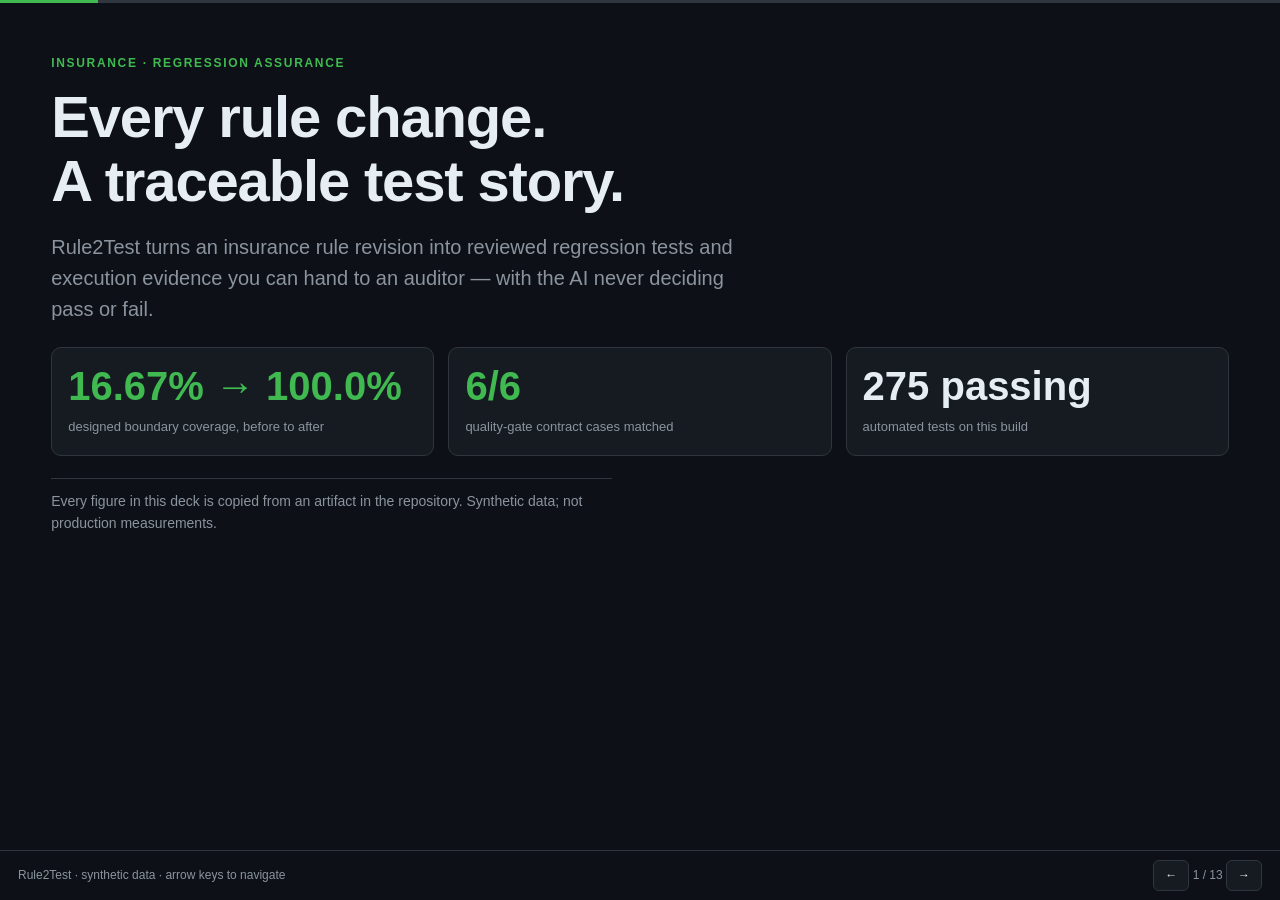
==== rule2test/docs/slides/index.html @ 43685761 "Phase 12: benchmark artifacts, diagrams, timed demo script and pitch deck Everything a judge panel n" ====
<!doctype html><html lang="en"><head><meta charset="utf-8"><meta name="viewport" content="width=device-width,initial-scale=1"><title>Rule2Test &mdash; pitch deck</title><style>
:root{--bg:#0d1117;--panel:#161b22;--fg:#e6edf3;--muted:#8b949e;--line:#30363d;--accent:#3fb950;--warn:#d29922}
*{box-sizing:border-box}
html,body{margin:0;height:100%;background:var(--bg);color:var(--fg);
  font:16px/1.55 -apple-system,Segoe UI,Roboto,Helvetica,Arial,sans-serif}
#deck{height:100%;display:flex;flex-direction:column}
#bar{height:3px;background:var(--line);flex:none}
#bar i{display:block;height:100%;background:var(--accent);transition:width .2s}
section{flex:1;display:none;padding:clamp(20px,4vw,56px);overflow:auto}
section.on{display:block}
.eyebrow{color:var(--accent);letter-spacing:.14em;text-transform:uppercase;font-size:12px;font-weight:700;margin:0 0 12px}
h1{font-size:clamp(30px,5vw,58px);line-height:1.1;margin:0 0 18px;letter-spacing:-.02em}
h2{font-size:clamp(22px,3.2vw,38px);line-height:1.15;margin:0 0 20px;letter-spacing:-.01em}
p{font-size:clamp(15px,1.6vw,20px);max-width:62ch}
.lead{color:var(--muted)}
ul{font-size:clamp(15px,1.6vw,20px);max-width:68ch;padding-left:22px}li{margin:10px 0}
.grid{display:grid;gap:14px;grid-template-columns:repeat(auto-fit,minmax(200px,1fr));margin:22px 0}
.stat{background:var(--panel);border:1px solid var(--line);border-radius:10px;padding:16px}
.stat b{display:block;font-size:clamp(24px,3.4vw,40px);line-height:1.1;margin-bottom:6px}
.stat span{color:var(--muted);font-size:13px}
.stat.warn b{color:var(--warn)}.stat.good b{color:var(--accent)}
figure{margin:18px 0 0}
img{width:100%;max-height:58vh;object-fit:contain;object-position:top;border:1px solid var(--line);border-radius:10px;background:#fff}
figcaption{color:var(--muted);font-size:13px;margin-top:8px}
table{border-collapse:collapse;width:100%;max-width:900px;font-size:clamp(13px,1.4vw,17px)}
th,td{border-bottom:1px solid var(--line);padding:9px 10px;text-align:left;vertical-align:top}
th{color:var(--muted);font-weight:600}
code{background:var(--panel);border:1px solid var(--line);border-radius:5px;padding:1px 6px;font-size:.92em}
footer{flex:none;display:flex;justify-content:space-between;align-items:center;gap:12px;
  padding:9px 18px;border-top:1px solid var(--line);color:var(--muted);font-size:12px}
footer button{font:inherit;background:var(--panel);color:var(--fg);border:1px solid var(--line);
  border-radius:6px;padding:5px 11px;cursor:pointer}
footer button:hover{border-color:var(--accent)}
.note{color:var(--muted);font-size:clamp(12px,1.2vw,14px);margin-top:18px;border-top:1px solid var(--line);padding-top:12px;max-width:72ch}
@media print{section{display:block;page-break-after:always}footer,#bar{display:none}}
</style></head><body><div id="deck"><div id="bar"><i id="fill"></i></div><section><p class="eyebrow">Insurance &middot; regression assurance</p>
<h1>Every rule change.<br>A traceable test story.</h1>
<p class="lead">Rule2Test turns an insurance rule revision into reviewed regression tests and execution evidence
you can hand to an auditor &mdash; with the AI never deciding pass or fail.</p>
<div class="grid"><div class="stat good"><b>16.67% → 100.0%</b><span>designed boundary coverage, before to after</span></div>
<div class="stat good"><b>6/6</b><span>quality-gate contract cases matched</span></div>
<div class="stat "><b>275 passing</b><span>automated tests on this build</span></div></div>
<p class="note">Every figure in this deck is copied from an artifact in the repository. Synthetic data; not production measurements.</p></section><section><p class="eyebrow">The problem</p>
<h2>A rule changes. Nobody can prove what it broke.</h2>
<ul>
<li>The boundary that moved is exactly the case the existing suite never covered.</li>
<li>Nobody can say which tests the change invalidated, or who accepted the new ones.</li>
<li>A green suite is presented as evidence, but nothing links a result back to the clause that caused it.</li>
<li>Reviewers are asked to trust an AI summary of a document they cannot re-check line by line.</li>
</ul>
<p class="lead">The gap is not test generation. It is <strong>traceability and authority</strong>.</p></section><section><p class="eyebrow">The moment</p>
<h2>A passing suite was never the point.</h2>
<p>We inject an off-by-one at the exact threshold that moved. The generated boundary test catches it, and the
release gate flips to <strong>NO-GO</strong> with a concrete counterexample &mdash; an age, not a stack trace.</p>
<figure><img src="[data-uri]" alt="Quality gate NO-GO: execution_results fails with 13 pass and 1 fail on the moved boundary."><figcaption>Quality gate NO-GO: execution_results fails with 13 pass and 1 fail on the moved boundary.</figcaption></figure></section><section><p class="eyebrow">How it works</p>
<h2>Five stages, one audit trail.</h2>
<table><tr><th>Stage</th><th>What happens</th><th>Who decides</th></tr>
<tr><td>Ingest</td><td>Two rule versions; source bytes archived and hashed</td><td>Deterministic</td></tr>
<tr><td>Analyze</td><td>Rule delta, impact, bounded gap search, candidate tests</td><td>Deterministic</td></tr>
<tr><td>Review</td><td>Explicit, revision-bound approval per test</td><td><strong>Human</strong></td></tr>
<tr><td>Execute</td><td>Approved tests only, against an independent system under test</td><td>Deterministic</td></tr>
<tr><td>Prove</td><td>Evidence pack plus a GO / NO-GO regression gate</td><td>Deterministic</td></tr></table>
<p class="note">Each stage binds to a workflow revision. A stale action fails instead of silently overwriting work.</p></section><section><p class="eyebrow">The differentiator</p>
<h2>AI proposes. Engines decide. A human approves.</h2>
<ul>
<li><strong>AI never computes expected.</strong> A typed oracle does, from the reviewed rules.</li>
<li><strong>AI never sees the answer.</strong> Ground truth is compared only after the model returns.</li>
<li><strong>Every extracted rule cites an exact source line.</strong> If the quote is not literally in the document, we reject the output.</li>
<li><strong>No retry, no repair, no fallback to mock.</strong> A provider failure is classified and surfaced, never hidden.</li>
<li><strong>Nothing is approved automatically</strong> &mdash; not rules, not tests, not the AI's own proposals.</li>
</ul></section><section><p class="eyebrow">Stage 2 &middot; analyze</p>
<h2>Find the cases nobody wrote.</h2>
<div class="grid"><div class="stat good"><b>16.67% → 100.0%</b><span>designed boundary coverage, baseline to final</span></div>
<div class="stat good"><b>100.0%</b><span>mutation score on the same synthetic scenario</span></div></div>
<figure><img src="[data-uri]" alt="Rule delta, impact, uncovered obligations and baseline coverage for the eligibility change."><figcaption>Rule delta, impact, uncovered obligations and baseline coverage for the eligibility change.</figcaption></figure>
<p class="note">Designed coverage on one synthetic scenario. Coverage is not a pass rate and not release approval.</p></section><section><p class="eyebrow">Stage 3 &middot; review</p>
<h2>Approval is a person, a reason, and a revision.</h2>
<figure><img src="[data-uri]" alt="Explicit selection, a written reason, and a per-test decision bound to the test revision."><figcaption>Explicit selection, a written reason, and a per-test decision bound to the test revision.</figcaption></figure>
<p class="note">Edit a test after approval and the approval is void. Reopening review clears approvals and
invalidates the current GO context.</p></section><section><p class="eyebrow">Stage 4 &middot; execute</p>
<h2>Expected and actual never share code.</h2>
<figure><img src="[data-uri]" alt="Every row shows the oracle's expected value beside the independent system's actual value."><figcaption>Every row shows the oracle's expected value beside the independent system's actual value.</figcaption></figure>
<p class="note">The system under test receives inputs only &mdash; never the expected result and never the rule snapshot.</p></section><section><p class="eyebrow">Stage 5 &middot; prove</p>
<h2>Evidence an auditor can re-verify.</h2>
<figure><img src="[data-uri]" alt="Evidence pack binding rules, approvals, inputs, expected, actual and the reviewer under one fingerprint."><figcaption>Evidence pack binding rules, approvals, inputs, expected, actual and the reviewer under one fingerprint.</figcaption></figure>
<p class="note">SHA-256 detects corruption. It is an integrity check, not a digital signature, and it does not stop
an administrator who rewrites both the payload and the hash.</p></section><section><p class="eyebrow">Measured, honestly</p>
<h2>What the AI actually did.</h2>
<div class="grid"><div class="stat warn"><b>4/10</b><span>live model, extraction cases matched, prompt v2</span></div>
<div class="stat warn"><b>5/10</b><span>schema and citation valid</span></div>
<div class="stat good"><b>9/9</b><span>retrieval top-1 over the reviewed corpus</span></div>
<div class="stat "><b>4678 ms</b><span>median extraction latency</span></div></div>
<table><tr><th>Run</th><th>Extraction</th><th>Meaning</th></tr>
<tr><td>Offline mock replay</td><td>5/10</td><td>Fixture replay only &mdash; <strong>not</strong> comprehension</td></tr>
<tr><td>Live model, prompt v1</td><td>2/10</td><td>First real-model run on ten authored Japanese cases</td></tr>
<tr><td>Live model, prompt v2</td><td>4/10</td><td>After inspecting v1 failures &mdash; not held-out validation</td></tr></table>
<p class="note">Ten authored cases, no SME-reviewed labels. Successful extraction is not reliable insurance interpretation.</p></section><section><p class="eyebrow">Engineering</p>
<h2>Built to be debugged on stage.</h2>
<div class="grid"><div class="stat "><b>275 passing</b><span>automated tests, standard library core</span></div>
<div class="stat "><b>11</b><span>provider failure kinds, each with a remediation hint</span></div>
<div class="stat good"><b>0</b><span>automatic retries, fallbacks or auto-approvals</span></div></div>
<figure><img src="[data-uri]" alt="Run diagnostics: logging configuration, bounded metric series, database state and counters."><figcaption>Run diagnostics: logging configuration, bounded metric series, database state and counters.</figcaption></figure>
<p class="note">Logs use a field allowlist, so document text, prompts, reviewer names and session tokens cannot
reach a log line. Counters are process-local and reset on restart.</p></section><section><p class="eyebrow">Scope</p>
<h2>What we do not claim.</h2>
<ul>
<li>Not a general insurance reasoning engine &mdash; the supported rule DSL is deliberately small and rejects what it cannot express.</li>
<li>Not production-ready: reviewer names are self-declared; there is no authentication, RBAC or deployment hardening.</li>
<li>Not a release authorization &mdash; GO is a local regression assessment for one workflow revision.</li>
<li>Not measured: reviewer acceptance, effort savings, production accuracy, token cost, SME-reviewed labels.</li>
<li>Synthetic results throughout. Mock providers are labelled simulated everywhere they appear.</li>
</ul>
<p class="lead">We would rather be trusted on five numbers than doubted on fifty.</p></section><section><p class="eyebrow">Next</p>
<h2>From a demo to a pipeline.</h2>
<ul>
<li>Evaluate real extraction and embedding models against a broader, SME-labelled corpus.</li>
<li>Richer decision-table analysis and metamorphic tests beyond single-field boundaries.</li>
<li>Integrate a real system under test through the existing HTTP adapter.</li>
<li>Authenticated roles, signed evidence, append-only audit storage and operational monitoring.</li>
</ul>
<p class="lead"><strong>Every rule change becomes test coverage and auditable evidence.</strong></p>
<p class="note">Sources: docs/BENCHMARKS.md &middot; docs/DIAGRAMS.md &middot; docs/OBSERVABILITY.md &middot; docs/COMPETITION_DEMO.md</p></section><footer><span>Rule2Test &middot; synthetic data &middot; arrow keys to navigate</span><span><button id="prev">&larr;</button> <span id="count"></span> <button id="next">&rarr;</button></span></footer></div><script>
const slides=[...document.querySelectorAll("section")];
let index=Math.min(Math.max(parseInt(location.hash.slice(1))-1||0,0),slides.length-1);
function show(){
  slides.forEach((s,i)=>s.classList.toggle("on",i===index));
  document.getElementById("count").textContent=(index+1)+" / "+slides.length;
  document.getElementById("fill").style.width=((index+1)/slides.length*100)+"%";
  history.replaceState(null,"","#"+(index+1));
  slides[index].scrollTop=0;
}
function go(step){index=Math.min(Math.max(index+step,0),slides.length-1);show();}
document.getElementById("prev").onclick=()=>go(-1);
document.getElementById("next").onclick=()=>go(1);
addEventListener("keydown",e=>{
  if(["ArrowRight","PageDown"," "].includes(e.key)){e.preventDefault();go(1);}
  if(["ArrowLeft","PageUp"].includes(e.key)){e.preventDefault();go(-1);}
  if(e.key==="Home"){index=0;show();}
  if(e.key==="End"){index=slides.length-1;show();}
});
addEventListener("hashchange",()=>{
  const target=parseInt(location.hash.slice(1));
  if(target>=1&&target<=slides.length&&target-1!==index){index=target-1;show();}
});
show();
</script></body></html>
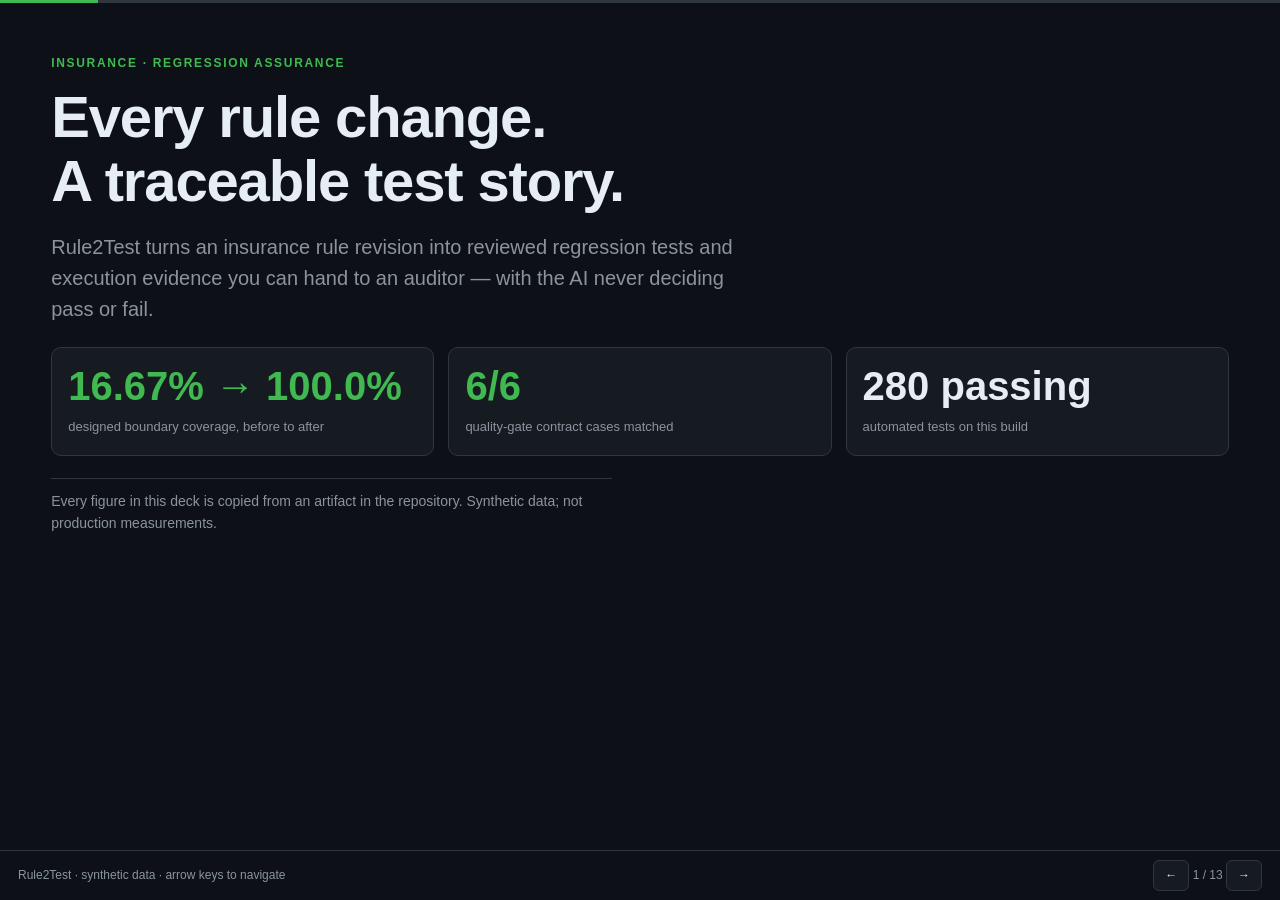
==== commit c3c5764c: "Fix nine defects found by a full re-test and review pass Found by running every entry point, re-test" ====
--- a/rule2test/docs/slides/index.html
+++ b/rule2test/docs/slides/index.html
@@ -39,7 +39,7 @@
 you can hand to an auditor &mdash; with the AI never deciding pass or fail.</p>
 <div class="grid"><div class="stat good"><b>16.67% → 100.0%</b><span>designed boundary coverage, before to after</span></div>
 <div class="stat good"><b>6/6</b><span>quality-gate contract cases matched</span></div>
-<div class="stat "><b>275 passing</b><span>automated tests on this build</span></div></div>
+<div class="stat "><b>280 passing</b><span>automated tests on this build</span></div></div>
 <p class="note">Every figure in this deck is copied from an artifact in the repository. Synthetic data; not production measurements.</p></section><section><p class="eyebrow">The problem</p>
 <h2>A rule changes. Nobody can prove what it broke.</h2>
 <ul>
@@ -96,7 +96,7 @@
 <tr><td>Live model, prompt v2</td><td>4/10</td><td>After inspecting v1 failures &mdash; not held-out validation</td></tr></table>
 <p class="note">Ten authored cases, no SME-reviewed labels. Successful extraction is not reliable insurance interpretation.</p></section><section><p class="eyebrow">Engineering</p>
 <h2>Built to be debugged on stage.</h2>
-<div class="grid"><div class="stat "><b>275 passing</b><span>automated tests, standard library core</span></div>
+<div class="grid"><div class="stat "><b>280 passing</b><span>automated tests, standard library core</span></div>
 <div class="stat "><b>11</b><span>provider failure kinds, each with a remediation hint</span></div>
 <div class="stat good"><b>0</b><span>automatic retries, fallbacks or auto-approvals</span></div></div>
 <figure><img src="[data-uri]" alt="Run diagnostics: logging configuration, bounded metric series, database state and counters."><figcaption>Run diagnostics: logging configuration, bounded metric series, database state and counters.</figcaption></figure>
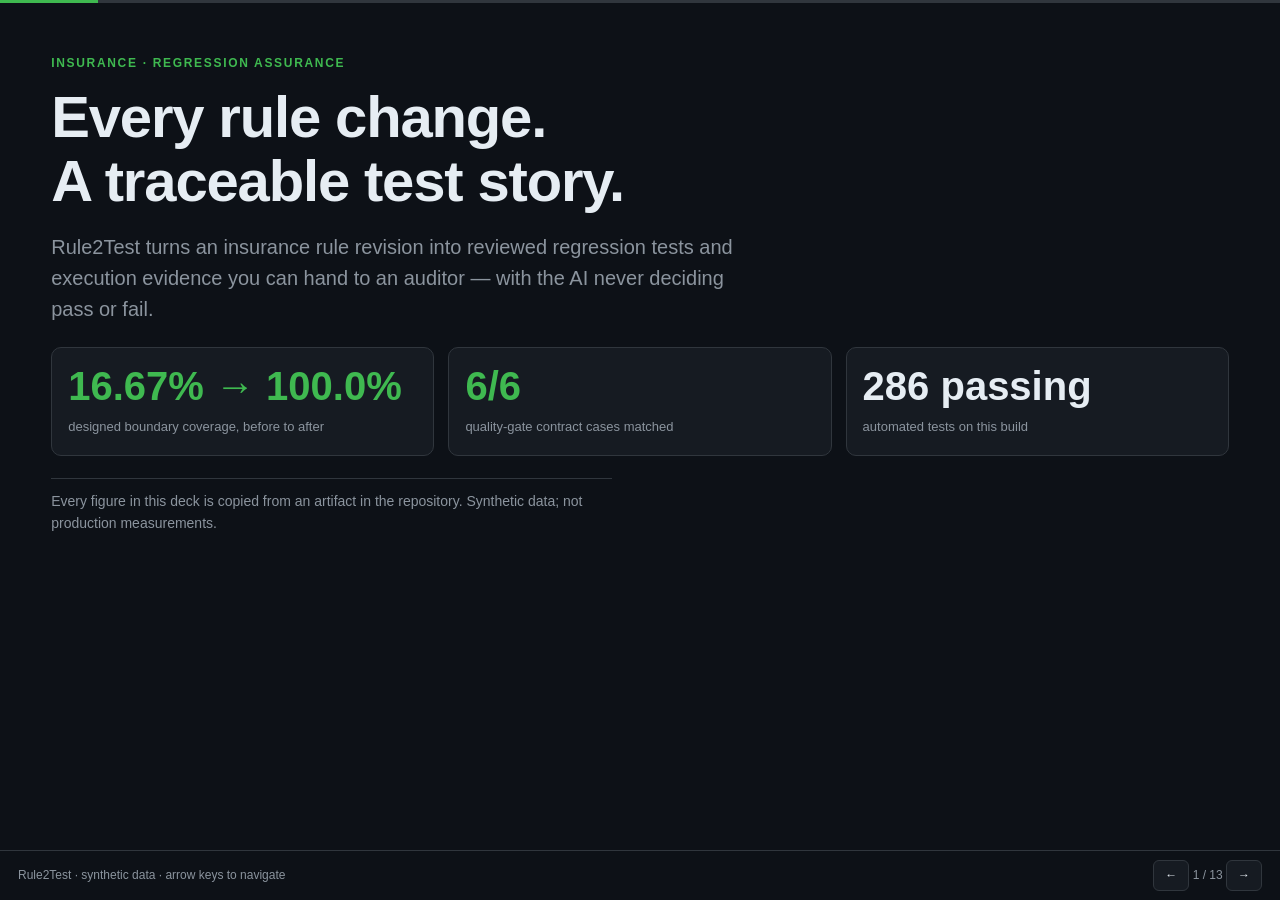
==== commit d7e48e79: "Package the workspace as a portable Windows executable, and fix a lost-response defect Packaging:  -" ====
--- a/rule2test/docs/slides/index.html
+++ b/rule2test/docs/slides/index.html
@@ -39,7 +39,7 @@
 you can hand to an auditor &mdash; with the AI never deciding pass or fail.</p>
 <div class="grid"><div class="stat good"><b>16.67% → 100.0%</b><span>designed boundary coverage, before to after</span></div>
 <div class="stat good"><b>6/6</b><span>quality-gate contract cases matched</span></div>
-<div class="stat "><b>280 passing</b><span>automated tests on this build</span></div></div>
+<div class="stat "><b>286 passing</b><span>automated tests on this build</span></div></div>
 <p class="note">Every figure in this deck is copied from an artifact in the repository. Synthetic data; not production measurements.</p></section><section><p class="eyebrow">The problem</p>
 <h2>A rule changes. Nobody can prove what it broke.</h2>
 <ul>
@@ -96,7 +96,7 @@
 <tr><td>Live model, prompt v2</td><td>4/10</td><td>After inspecting v1 failures &mdash; not held-out validation</td></tr></table>
 <p class="note">Ten authored cases, no SME-reviewed labels. Successful extraction is not reliable insurance interpretation.</p></section><section><p class="eyebrow">Engineering</p>
 <h2>Built to be debugged on stage.</h2>
-<div class="grid"><div class="stat "><b>280 passing</b><span>automated tests, standard library core</span></div>
+<div class="grid"><div class="stat "><b>286 passing</b><span>automated tests, standard library core</span></div>
 <div class="stat "><b>11</b><span>provider failure kinds, each with a remediation hint</span></div>
 <div class="stat good"><b>0</b><span>automatic retries, fallbacks or auto-approvals</span></div></div>
 <figure><img src="[data-uri]" alt="Run diagnostics: logging configuration, bounded metric series, database state and counters."><figcaption>Run diagnostics: logging configuration, bounded metric series, database state and counters.</figcaption></figure>
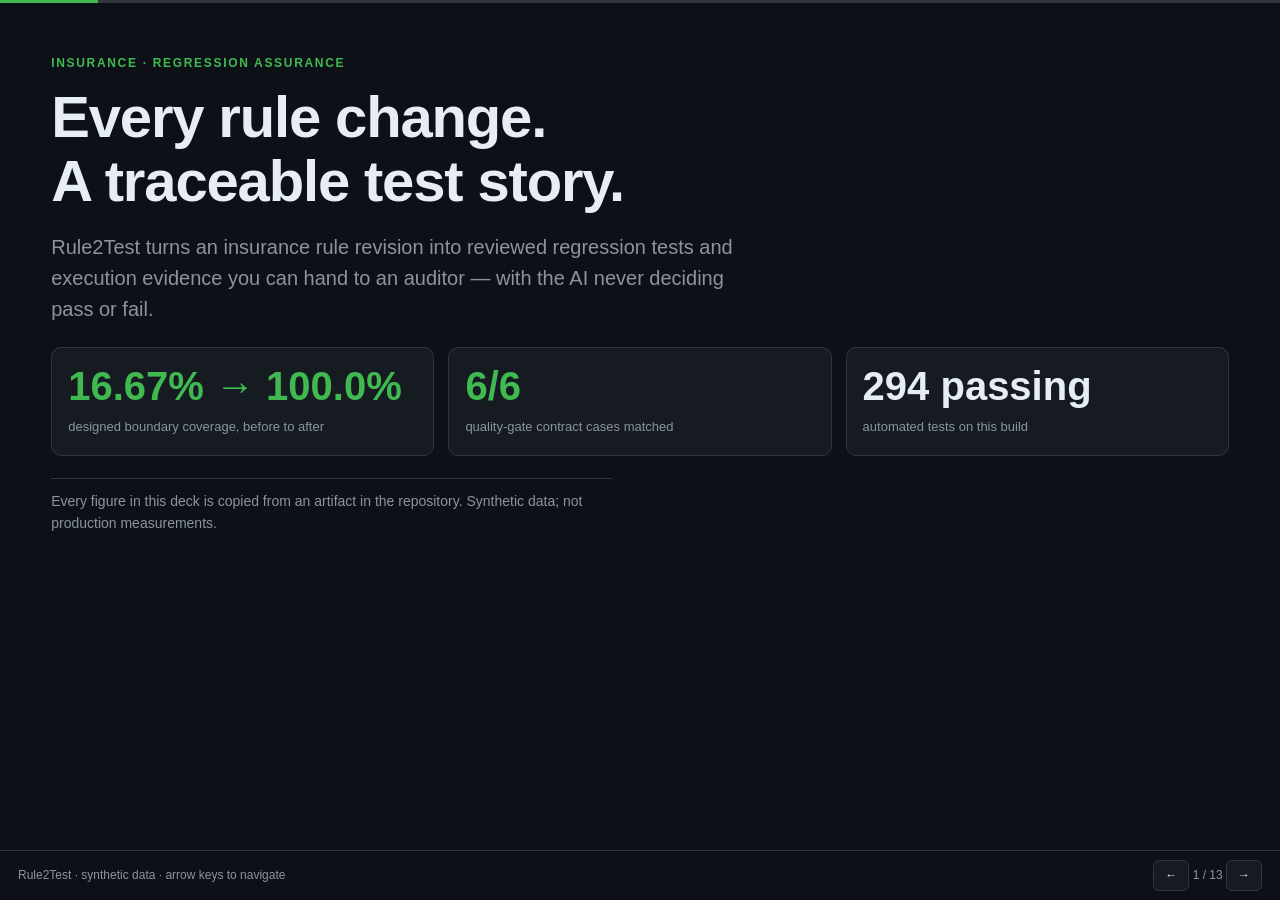
==== commit 5db5f8f2: "Show reviewers sentences instead of JSON, and guide them through the flow The workspace printed type" ====
--- a/rule2test/docs/slides/index.html
+++ b/rule2test/docs/slides/index.html
@@ -32,14 +32,27 @@
   border-radius:6px;padding:5px 11px;cursor:pointer}
 footer button:hover{border-color:var(--accent)}
 .note{color:var(--muted);font-size:clamp(12px,1.2vw,14px);margin-top:18px;border-top:1px solid var(--line);padding-top:12px;max-width:72ch}
-@media print{section{display:block;page-break-after:always}footer,#bar{display:none}}
+/* Print and PDF export: one 16:9 page per slide. */
+@page{size:338mm 190mm;margin:0}
+@media print{
+  html,body{height:auto;background:var(--bg)}
+  #deck{display:block;height:auto}
+  #bar,footer{display:none}
+  section{display:block!important;width:338mm;height:190mm;overflow:hidden;
+          padding:11mm 14mm;break-after:page;page-break-after:always;
+          background:var(--bg);-webkit-print-color-adjust:exact;print-color-adjust:exact}
+  section:last-child{break-after:auto;page-break-after:auto}
+  img{max-height:104mm}
+  .grid ~ figure img{max-height:74mm}  /* slides that carry a stat row above the screenshot */
+  .note{margin-top:10px;padding-top:8px}
+}
 </style></head><body><div id="deck"><div id="bar"><i id="fill"></i></div><section><p class="eyebrow">Insurance &middot; regression assurance</p>
 <h1>Every rule change.<br>A traceable test story.</h1>
 <p class="lead">Rule2Test turns an insurance rule revision into reviewed regression tests and execution evidence
 you can hand to an auditor &mdash; with the AI never deciding pass or fail.</p>
 <div class="grid"><div class="stat good"><b>16.67% → 100.0%</b><span>designed boundary coverage, before to after</span></div>
 <div class="stat good"><b>6/6</b><span>quality-gate contract cases matched</span></div>
-<div class="stat "><b>286 passing</b><span>automated tests on this build</span></div></div>
+<div class="stat "><b>294 passing</b><span>automated tests on this build</span></div></div>
 <p class="note">Every figure in this deck is copied from an artifact in the repository. Synthetic data; not production measurements.</p></section><section><p class="eyebrow">The problem</p>
 <h2>A rule changes. Nobody can prove what it broke.</h2>
 <ul>
@@ -52,7 +65,7 @@
 <h2>A passing suite was never the point.</h2>
 <p>We inject an off-by-one at the exact threshold that moved. The generated boundary test catches it, and the
 release gate flips to <strong>NO-GO</strong> with a concrete counterexample &mdash; an age, not a stack trace.</p>
-<figure><img src="[data-uri]